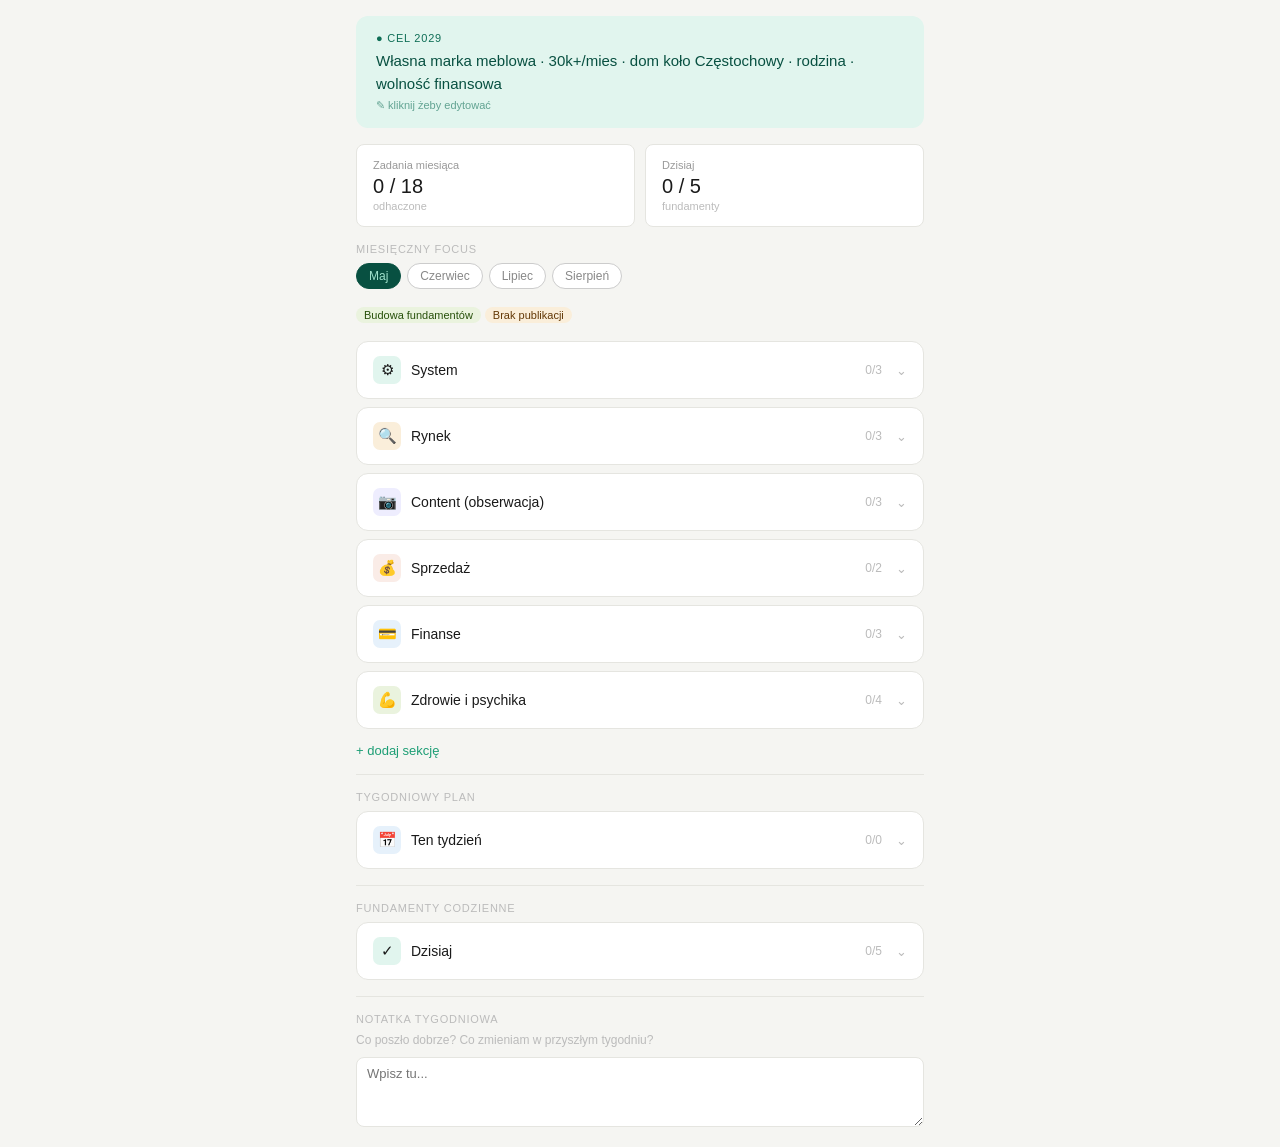
==== index.html.html @ 4b3a1a88 "Add files via upload" ====
<!DOCTYPE html>
<html lang="pl">
<head>
<meta charset="UTF-8">
<meta name="viewport" content="width=device-width, initial-scale=1.0">
<title>Mój Dashboard</title>
<style>
*{box-sizing:border-box;margin:0;padding:0}
body{font-family:-apple-system,BlinkMacSystemFont,'Segoe UI',sans-serif;background:#f5f5f2;color:#1a1a1a;min-height:100vh}
.app{max-width:600px;margin:0 auto;padding:1rem}
.cel-box{background:#E1F5EE;border-radius:12px;padding:1rem 1.25rem;margin-bottom:1rem;position:relative}
.cel-label{font-size:11px;font-weight:500;color:#0F6E56;letter-spacing:.07em;text-transform:uppercase;margin-bottom:6px}
.cel-text{font-size:15px;font-weight:500;color:#085041;line-height:1.5;min-height:24px;outline:none;width:100%}
.cel-text[contenteditable=true]:focus{background:rgba(255,255,255,.3);border-radius:6px;padding:2px 6px}
.edit-hint{font-size:11px;color:#0F6E56;opacity:.6;margin-top:4px}
.stats{display:grid;grid-template-columns:repeat(2,minmax(0,1fr));gap:10px;margin-bottom:1rem}
.stat{background:#fff;border-radius:8px;padding:.875rem 1rem;border:.5px solid #e5e5e0}
.stat-label{font-size:11px;color:#999;margin-bottom:4px}
.stat-val{font-size:20px;font-weight:500;color:#1a1a1a}
.stat-sub{font-size:11px;color:#bbb;margin-top:2px}
.sec-label{font-size:11px;font-weight:500;color:#bbb;letter-spacing:.07em;text-transform:uppercase;margin:0 0 8px}
.tabs{display:flex;gap:6px;margin-bottom:1rem;flex-wrap:wrap}
.tab{font-size:12px;padding:5px 12px;border-radius:20px;border:.5px solid #ccc;background:#fff;color:#888;cursor:pointer;transition:all .15s}
.tab.active{background:#085041;color:#9FE1CB;border-color:#085041}
.tab-content{display:none}
.tab-content.active{display:block}
.acc{border:.5px solid #e5e5e0;border-radius:12px;overflow:hidden;margin-bottom:8px;background:#fff}
.acc-h{display:flex;align-items:center;gap:10px;padding:.875rem 1rem;cursor:pointer;user-select:none;-webkit-tap-highlight-color:transparent;transition:background .1s}
.acc-h:active{background:#f5f5f2}
.acc-ico{width:28px;height:28px;border-radius:7px;display:flex;align-items:center;justify-content:center;flex-shrink:0;font-size:15px}
.acc-title{font-size:14px;font-weight:500;color:#1a1a1a;flex:1}
.acc-meta{font-size:12px;color:#bbb;margin-right:4px}
.acc-chev{font-size:13px;color:#bbb;transition:transform .2s;flex-shrink:0}
.acc-chev.open{transform:rotate(180deg)}
.acc-body{padding:0 1rem 1rem;border-top:.5px solid #f0f0ee;display:none}
.tasks-list{margin-top:.75rem}
.task-row{display:flex;align-items:flex-start;gap:8px;padding:4px 0;border-radius:6px}
.task-row:hover .task-del{opacity:1}
.task-cb{width:16px;height:16px;margin-top:3px;flex-shrink:0;cursor:pointer;accent-color:#1D9E75}
.task-label{font-size:13px;color:#1a1a1a;flex:1;line-height:1.45;cursor:pointer;outline:none;min-height:18px}
.task-label.done-text{color:#ccc;text-decoration:line-through}
.task-label[contenteditable=true]:focus{background:#f5f5f2;border-radius:4px;padding:1px 4px}
.task-del{opacity:0;cursor:pointer;font-size:16px;color:#ddd;flex-shrink:0;padding:0 2px;transition:opacity .15s;line-height:1.4;background:none;border:none}
.task-del:hover{color:#e24b4a}
.add-btn{display:flex;align-items:center;gap:6px;font-size:13px;color:#1D9E75;cursor:pointer;padding:6px 0 0;background:none;border:none;font-family:inherit}
.add-btn:hover{color:#0F6E56}
.prog-bar{height:3px;background:#f0f0ee;border-radius:2px;margin:10px 0 0;overflow:hidden}
.prog-fill{height:100%;background:#1D9E75;border-radius:2px;transition:width .3s}
.divider{border:none;border-top:.5px solid #e5e5e0;margin:1rem 0}
.week-grid{display:grid;grid-template-columns:repeat(2,minmax(0,1fr));gap:8px;margin-top:.75rem}
.week-day{background:#f8f8f6;border-radius:8px;padding:.75rem}
.week-day-label{font-size:11px;font-weight:500;color:#888;text-transform:uppercase;letter-spacing:.05em;margin-bottom:6px}
.day-task{display:flex;align-items:flex-start;gap:6px;padding:3px 0}
.day-task input[type=checkbox]{width:14px;height:14px;margin-top:2px;flex-shrink:0;accent-color:#1D9E75}
.day-task-label{font-size:12px;color:#1a1a1a;flex:1;outline:none;cursor:pointer}
.day-task-label.done-text{color:#ccc;text-decoration:line-through}
.day-add{font-size:11px;color:#1D9E75;cursor:pointer;padding:4px 0 0;background:none;border:none;font-family:inherit}
.locked-box{background:#f8f8f6;border-radius:8px;padding:1rem;font-size:13px;color:#bbb;text-align:center}
.note-area{width:100%;border:.5px solid #e5e5e0;border-radius:8px;padding:8px 10px;font-size:13px;color:#1a1a1a;background:#fff;resize:vertical;min-height:70px;font-family:inherit;margin-top:6px}
.note-area:focus{outline:none;border-color:#1D9E75}
.tag{display:inline-block;font-size:11px;padding:2px 8px;border-radius:20px;font-weight:500;margin-right:4px;margin-bottom:4px}
.tg{background:#EAF3DE;color:#27500A}
.ta{background:#FAEEDA;color:#633806}
.tp{background:#EEEDFE;color:#3C3489}
.section-row{display:flex;align-items:center;justify-content:space-between;margin-bottom:8px}
</style>
</head>
<body>
<div class="app">

<div class="cel-box">
  <div class="cel-label">&#9679; Cel 2029</div>
  <div class="cel-text" id="cel-text" contenteditable="true" spellcheck="false">Własna marka meblowa · 30k+/mies · dom koło Częstochowy · rodzina · wolność finansowa</div>
  <div class="edit-hint">&#9998; kliknij żeby edytować</div>
</div>

<div class="stats">
  <div class="stat">
    <div class="stat-label">Zadania miesiąca</div>
    <div class="stat-val" id="stat-tasks">0 / 0</div>
    <div class="stat-sub">odhaczone</div>
  </div>
  <div class="stat">
    <div class="stat-label">Dzisiaj</div>
    <div class="stat-val" id="stat-daily">0 / 5</div>
    <div class="stat-sub">fundamenty</div>
  </div>
</div>

<div class="sec-label">Miesięczny focus</div>
<div class="tabs" id="month-tabs"></div>
<div id="month-panels"></div>

<div class="divider"></div>

<div class="sec-label">Tygodniowy plan</div>
<div class="acc" id="acc-week">
  <div class="acc-h" onclick="togAcc('week')">
    <div class="acc-ico" style="background:#E6F1FB">&#128197;</div>
    <div class="acc-title">Ten tydzień</div>
    <div class="acc-meta" id="week-meta"></div>
    <span class="acc-chev" id="chev-week">&#8964;</span>
  </div>
  <div class="acc-body" id="body-week">
    <div class="week-grid" id="week-grid"></div>
  </div>
</div>

<div class="divider"></div>

<div class="sec-label">Fundamenty codzienne</div>
<div class="acc">
  <div class="acc-h" onclick="togAcc('daily')">
    <div class="acc-ico" style="background:#E1F5EE">&#10003;</div>
    <div class="acc-title">Dzisiaj</div>
    <div class="acc-meta" id="daily-meta">0/5</div>
    <span class="acc-chev" id="chev-daily">&#8964;</span>
  </div>
  <div class="acc-body" id="body-daily">
    <div class="tasks-list" id="daily-list"></div>
    <div class="prog-bar"><div class="prog-fill" id="prog-daily" style="width:0%"></div></div>
  </div>
</div>

<div class="divider"></div>

<div class="sec-label">Notatka tygodniowa</div>
<div style="font-size:12px;color:#bbb;margin-bottom:4px">Co poszło dobrze? Co zmieniam w przyszłym tygodniu?</div>
<textarea class="note-area" id="weekly-note" placeholder="Wpisz tu..."></textarea>

</div>

<script>
const MONTHS = [
  {
    id:'maj', label:'Maj', tags:['Budowa fundamentów','Brak publikacji'], tagc:['tg','ta'], locked:false,
    sections:[
      {id:'system', label:'System', ico:'&#9881;', bg:'#E1F5EE', tasks:[
        'Założyć konto Notion i dashboard',
        'Stworzyć folder "Firma 2026" w Google Drive',
        'Skonfigurować kolekcje w IG i TikTok'
      ]},
      {id:'rynek', label:'Rynek', ico:'&#128269;', bg:'#FAEEDA', tasks:[
        'Znaleźć i zapisać 20 firm meblowych (IG/TikTok/Allegro)',
        'Spisać ceny 20 produktów konkurencji',
        'Zapisać 30 inspiracji produktowych'
      ]},
      {id:'content', label:'Content (obserwacja)', ico:'&#128247;', bg:'#EEEDFE', tasks:[
        'Zapisać 30 rolek inspiracyjnych do kolekcji',
        'Wypisać 20 pomysłów na własny content',
        'Znaleźć 10 dobrych hooków które działają'
      ]},
      {id:'sprzedaz', label:'Sprzedaż', ico:'&#128176;', bg:'#FAECE7', tasks:[
        'Obejrzeć 10 materiałów o sprzedaży (YouTube/podcast)',
        'Wypisać 15 technik sprzedażowych które zapamiętałem'
      ]},
      {id:'finanse', label:'Finanse', ico:'&#128179;', bg:'#E6F1FB', tasks:[
        'Rozpisać miesięczne koszty (co, ile)',
        'Zejść poniżej 3 600 zł wydatków',
        'Odłożyć choć symboliczną kwotę'
      ]},
      {id:'zdrowie', label:'Zdrowie i psychika', ico:'&#128170;', bg:'#EAF3DE', tasks:[
        '20 treningów w maju',
        'Codziennie 60 min nad przyszłością',
        'Max 1h bezmyślnego scrollowania dziennie',
        'Regularny sen — kłaść się o stałej porze'
      ]}
    ]
  },
  {
    id:'czerwiec', label:'Czerwiec', tags:['Pierwszy produkt','Start contentu'], tagc:['tg','tp'], locked:false,
    sections:[
      {id:'c-biznes', label:'Biznes', ico:'&#128296;', bg:'#E1F5EE', tasks:[
        'Zrobić pierwszy produkt (choćby prosty)',
        'Wrzucić pierwsze zdjęcia/rolki z procesu',
        'Założyć profil na IG pod markę',
        'Zebrać pierwsze portfolio (3+ zdjęcia)'
      ]},
      {id:'c-trener', label:'Trener', ico:'&#127947;', bg:'#FAEEDA', tasks:[
        'Zdobyć pierwszych 3 klientów',
        'Ustalić cennik i pakiety',
        'Zacząć budować sieć na siłowni'
      ]},
      {id:'c-content', label:'Content', ico:'&#127909;', bg:'#EEEDFE', tasks:[
        'Wrzucić minimum 12 postów/rolek',
        'Przetestować 3 różne style contentu',
        'Zapisać co działa, co nie działa'
      ]}
    ]
  },
  {
    id:'lipiec', label:'Lipiec', tags:['Trener na etat','Meble równolegle'], tagc:['tg','ta'], locked:false,
    sections:[
      {id:'l-trener', label:'Trener', ico:'&#127947;', bg:'#FAEEDA', tasks:[
        'Przejść na trenerstwo jako główne źródło dochodu',
        'Cel: min 2 000 zł z treningów',
        'Utrzymać regularność klientów'
      ]},
      {id:'l-biznes', label:'Biznes', ico:'&#128296;', bg:'#E1F5EE', tasks:[
        '2–3 gotowe produkty w portfolio',
        'Pierwsze zapytania od klientów',
        'Sprawdzić wymagania PUP do dotacji'
      ]}
    ]
  },
  {
    id:'sierpien', label:'Sierpień', tags:['Dotacje','Pierwsze zlecenie'], tagc:['tp','tg'], locked:false,
    sections:[
      {id:'s-dotacje', label:'Dotacje', ico:'&#128196;', bg:'#E6F1FB', tasks:[
        'Umówić się do PUP Częstochowa',
        'Przygotować opis biznesu',
        'Sprawdzić ARR Częstochowa',
        'Zebrać dokumenty do wniosku'
      ]},
      {id:'s-biznes', label:'Biznes', ico:'&#128296;', bg:'#E1F5EE', tasks:[
        'Pierwsze płatne zlecenie meblowe',
        'Marka widoczna lokalnie',
        'Plan na jesień gotowy'
      ]}
    ]
  }
];

const DAYS = ['Pon','Wt','Śr','Czw','Pt','Sob','Nd'];
const DAILY_DEFAULT = ['Trening','60 min nad przyszłością','Coś do systemu (pomysł / link)','Kontrola wydatków','Brak dopaminowego syfu'];

let S = {};

function load(){
  try{ S = JSON.parse(localStorage.getItem('dash_v2')||'{}'); }catch(e){ S={}; }
  if(!S.cel) S.cel = 'Własna marka meblowa · 30k+/mies · dom koło Częstochowy · rodzina · wolność finansowa';
  if(!S.tasks) S.tasks = {};
  if(!S.checks) S.checks = {};
  if(!S.dailyTasks) S.dailyTasks = [...DAILY_DEFAULT];
  if(!S.dailyChecks) S.dailyChecks = {};
  if(!S.note) S.note = '';
  if(!S.weekTasks) S.weekTasks = {};
  if(!S.weekChecks) S.weekChecks = {};
  if(!S.activeMonth) S.activeMonth = 'maj';
  MONTHS.forEach(m=>{
    m.sections.forEach(sec=>{
      if(!S.tasks[sec.id]) S.tasks[sec.id] = [...sec.tasks];
      if(!S.checks[sec.id]) S.checks[sec.id] = {};
    });
  });
}

function save(){ localStorage.setItem('dash_v2', JSON.stringify(S)); }

function render(){
  document.getElementById('cel-text').textContent = S.cel;
  renderMonthTabs();
  renderWeek();
  renderDaily();
  document.getElementById('weekly-note').value = S.note||'';
  updateStats();
}

function renderMonthTabs(){
  const tabsEl = document.getElementById('month-tabs');
  const panelsEl = document.getElementById('month-panels');
  tabsEl.innerHTML = '';
  panelsEl.innerHTML = '';
  MONTHS.forEach(m=>{
    const t = document.createElement('div');
    t.className = 'tab' + (S.activeMonth===m.id?' active':'');
    t.textContent = m.label;
    t.onclick = ()=>{ S.activeMonth=m.id; save(); renderMonthTabs(); updateStats(); };
    tabsEl.appendChild(t);

    const p = document.createElement('div');
    p.className = 'tab-content' + (S.activeMonth===m.id?' active':'');
    p.id = 'panel-'+m.id;

    const tagsHtml = m.tags.map((t,i)=>`<span class="tag ${m.tagc[i]}">${t}</span>`).join('');
    p.innerHTML = `<div style="margin-bottom:.875rem">${tagsHtml}</div>`;

    m.sections.forEach(sec=>{
      p.appendChild(renderSection(sec));
    });

    const addSecBtn = document.createElement('button');
    addSecBtn.className = 'add-btn';
    addSecBtn.innerHTML = '&#43; dodaj sekcję';
    addSecBtn.onclick = ()=>{ addSection(m.id); };
    p.appendChild(addSecBtn);

    panelsEl.appendChild(p);
  });
}

function renderSection(sec){
  const wrapper = document.createElement('div');
  wrapper.className = 'acc';
  wrapper.id = 'acc-sec-'+sec.id;

  const tasks = S.tasks[sec.id]||[];
  const checks = S.checks[sec.id]||{};
  const done = tasks.filter((_,i)=>checks[i]).length;
  const pct = tasks.length ? Math.round(done/tasks.length*100) : 0;

  wrapper.innerHTML = `
    <div class="acc-h" onclick="togSecAcc('${sec.id}')">
      <div class="acc-ico" style="background:${sec.bg}">${sec.ico}</div>
      <div class="acc-title">${sec.label}</div>
      <div class="acc-meta" id="meta-${sec.id}">${done}/${tasks.length}</div>
      <span class="acc-chev" id="chev-${sec.id}">&#8964;</span>
    </div>
    <div class="acc-body" id="body-${sec.id}">
      <div class="tasks-list" id="tlist-${sec.id}"></div>
      <div class="prog-bar"><div class="prog-fill" id="prog-${sec.id}" style="width:${pct}%"></div></div>
      <button class="add-btn" onclick="addTask('${sec.id}')">&#43; dodaj zadanie</button>
    </div>`;

  setTimeout(()=>renderTaskList(sec.id),0);
  return wrapper;
}

function renderTaskList(secId){
  const list = document.getElementById('tlist-'+secId);
  if(!list) return;
  const tasks = S.tasks[secId]||[];
  const checks = S.checks[secId]||{};
  list.innerHTML='';
  tasks.forEach((t,i)=>{
    const row = document.createElement('div');
    row.className = 'task-row';
    const cb = document.createElement('input');
    cb.type='checkbox'; cb.className='task-cb'; cb.checked=!!checks[i];
    cb.onchange=()=>{ S.checks[secId][i]=cb.checked; save(); refreshSection(secId); updateStats(); };

    const lbl = document.createElement('div');
    lbl.className='task-label'+(cb.checked?' done-text':'');
    lbl.contentEditable='true'; lbl.spellcheck=false;
    lbl.textContent=t;
    lbl.onblur=()=>{ S.tasks[secId][i]=lbl.textContent; save(); };
    lbl.onclick=()=>{ if(!window.getSelection().toString()) cb.click(); };

    const del = document.createElement('button');
    del.className='task-del'; del.innerHTML='&#10005;'; del.title='usuń';
    del.onclick=()=>{ S.tasks[secId].splice(i,1); const c={}; Object.keys(S.checks[secId]).forEach(k=>{ const ki=parseInt(k); if(ki<i) c[k]=S.checks[secId][k]; else if(ki>i) c[ki-1]=S.checks[secId][k]; }); S.checks[secId]=c; save(); renderTaskList(secId); refreshSection(secId); updateStats(); };

    row.appendChild(cb); row.appendChild(lbl); row.appendChild(del);
    list.appendChild(row);
  });
}

function refreshSection(secId){
  const tasks = S.tasks[secId]||[];
  const checks = S.checks[secId]||{};
  const done = tasks.filter((_,i)=>checks[i]).length;
  const pct = tasks.length ? Math.round(done/tasks.length*100) : 0;
  const m = document.getElementById('meta-'+secId);
  const p = document.getElementById('prog-'+secId);
  if(m) m.textContent=done+'/'+tasks.length;
  if(p) p.style.width=pct+'%';
}

function addTask(secId){
  if(!S.tasks[secId]) S.tasks[secId]=[];
  S.tasks[secId].push('Nowe zadanie');
  save(); renderTaskList(secId); refreshSection(secId); updateStats();
  setTimeout(()=>{
    const list=document.getElementById('tlist-'+secId);
    if(list){ const lbls=list.querySelectorAll('.task-label'); if(lbls.length){ const last=lbls[lbls.length-1]; last.focus(); document.execCommand('selectAll',false,null); } }
  },50);
}

function addSection(monthId){
  const m = MONTHS.find(x=>x.id===monthId);
  if(!m) return;
  const id = monthId+'-s'+Date.now();
  const newSec = {id, label:'Nowa sekcja', ico:'&#9679;', bg:'#f5f5f2', tasks:['Pierwsze zadanie']};
  m.sections.push(newSec);
  S.tasks[id]=['Pierwsze zadanie'];
  S.checks[id]={};
  save(); renderMonthTabs(); updateStats();
}

function togAcc(id){
  const body=document.getElementById('body-'+id);
  const chev=document.getElementById('chev-'+id);
  if(!body||!chev) return;
  const open=body.style.display==='block';
  body.style.display=open?'none':'block';
  chev.classList.toggle('open',!open);
}

function togSecAcc(id){
  const body=document.getElementById('body-'+id);
  const chev=document.getElementById('chev-'+id);
  if(!body||!chev) return;
  const open=body.style.display==='block';
  body.style.display=open?'none':'block';
  chev.classList.toggle('open',!open);
}

function renderWeek(){
  const grid=document.getElementById('week-grid');
  grid.innerHTML='';
  DAYS.forEach(d=>{
    const cell=document.createElement('div');
    cell.className='week-day';
    const tasks=S.weekTasks[d]||[];
    const checks=S.weekChecks[d]||{};
    let html=`<div class="week-day-label">${d}</div>`;
    tasks.forEach((t,i)=>{
      html+=`<div class="day-task">
        <input type="checkbox" ${checks[i]?'checked':''} onchange="toggleWeekTask('${d}',${i},this.checked)">
        <div class="day-task-label${checks[i]?' done-text':''}" contenteditable="true" spellcheck="false" onblur="editWeekTask('${d}',${i},this)">${t}</div>
      </div>`;
    });
    html+=`<button class="day-add" onclick="addWeekTask('${d}')">+ dodaj</button>`;
    cell.innerHTML=html;
    grid.appendChild(cell);
  });
  updateWeekMeta();
}

function toggleWeekTask(d,i,val){
  if(!S.weekChecks[d]) S.weekChecks[d]={};
  S.weekChecks[d][i]=val;
  save(); renderWeek(); updateStats();
}

function editWeekTask(d,i,el){
  if(!S.weekTasks[d]) S.weekTasks[d]=[];
  S.weekTasks[d][i]=el.textContent;
  save();
}

function addWeekTask(d){
  if(!S.weekTasks[d]) S.weekTasks[d]=[];
  S.weekTasks[d].push('Zadanie');
  if(!S.weekChecks[d]) S.weekChecks[d]={};
  save(); renderWeek();
}

function updateWeekMeta(){
  let done=0,total=0;
  DAYS.forEach(d=>{
    const t=S.weekTasks[d]||[];
    const c=S.weekChecks[d]||{};
    total+=t.length;
    done+=t.filter((_,i)=>c[i]).length;
  });
  const m=document.getElementById('week-meta');
  if(m) m.textContent=done+'/'+total;
}

function renderDaily(){
  const list=document.getElementById('daily-list');
  if(!list) return;
  list.innerHTML='';
  S.dailyTasks.forEach((t,i)=>{
    const row=document.createElement('div');
    row.className='task-row';
    const cb=document.createElement('input');
    cb.type='checkbox'; cb.className='task-cb'; cb.checked=!!S.dailyChecks[i];
    cb.onchange=()=>{ S.dailyChecks[i]=cb.checked; save(); refreshDaily(); updateStats(); };

    const lbl=document.createElement('div');
    lbl.className='task-label'+(cb.checked?' done-text':'');
    lbl.contentEditable='true'; lbl.spellcheck=false;
    lbl.textContent=t;
    lbl.onblur=()=>{ S.dailyTasks[i]=lbl.textContent; save(); };
    lbl.onclick=()=>{ if(!window.getSelection().toString()) cb.click(); };

    const del=document.createElement('button');
    del.className='task-del'; del.innerHTML='&#10005;';
    del.onclick=()=>{ S.dailyTasks.splice(i,1); const c={}; Object.keys(S.dailyChecks).forEach(k=>{ const ki=parseInt(k); if(ki<i) c[k]=S.dailyChecks[k]; else if(ki>i) c[ki-1]=S.dailyChecks[k]; }); S.dailyChecks=c; save(); renderDaily(); updateStats(); };

    row.appendChild(cb); row.appendChild(lbl); row.appendChild(del);
    list.appendChild(row);
  });

  const addBtn=document.createElement('button');
  addBtn.className='add-btn'; addBtn.innerHTML='&#43; dodaj fundament';
  addBtn.onclick=()=>{ S.dailyTasks.push('Nowy fundament'); save(); renderDaily(); };
  list.appendChild(addBtn);
  refreshDaily();
}

function refreshDaily(){
  const done=S.dailyTasks.filter((_,i)=>S.dailyChecks[i]).length;
  const total=S.dailyTasks.length;
  const pct=total?Math.round(done/total*100):0;
  const m=document.getElementById('daily-meta');
  const p=document.getElementById('prog-daily');
  if(m) m.textContent=done+'/'+total;
  if(p) p.style.width=pct+'%';
}

function updateStats(){
  const m=MONTHS.find(x=>x.id===S.activeMonth);
  let done=0,total=0;
  if(m){ m.sections.forEach(sec=>{ const t=S.tasks[sec.id]||[]; const c=S.checks[sec.id]||{}; total+=t.length; done+=t.filter((_,i)=>c[i]).length; }); }
  document.getElementById('stat-tasks').textContent=done+' / '+total;
  const dd=S.dailyTasks.filter((_,i)=>S.dailyChecks[i]).length;
  document.getElementById('stat-daily').textContent=dd+' / '+S.dailyTasks.length;
  updateWeekMeta();
}

document.getElementById('cel-text').addEventListener('blur',function(){ S.cel=this.textContent; save(); });
document.getElementById('weekly-note').addEventListener('input',function(){ S.note=this.value; save(); });

load();
render();
</script>
</body>
</html>
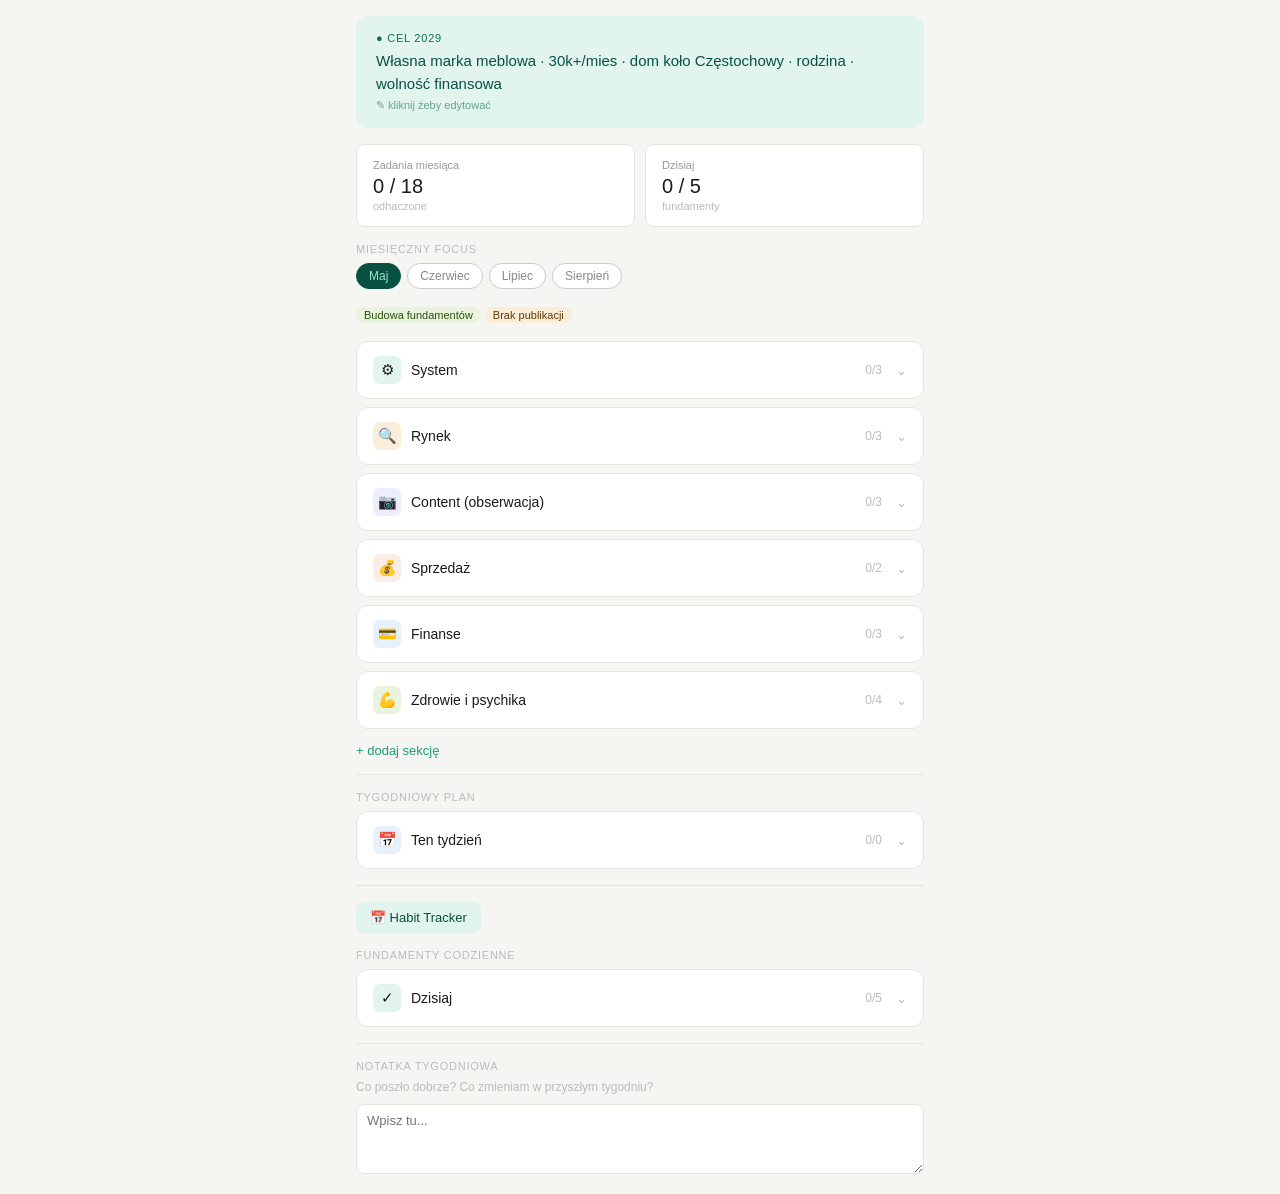
==== commit 3142cb69: "Update index.html.html" ====
--- a/index.html.html
+++ b/index.html.html
@@ -107,7 +107,11 @@
 </div>
 
 <div class="divider"></div>
-
+<div style="margin-bottom:1rem">
+  <a href="habits.html" style="display:inline-flex;align-items:center;gap:6px;font-size:13px;background:#E1F5EE;color:#085041;padding:8px 14px;border-radius:8px;text-decoration:none;font-weight:500">
+    &#128197; Habit Tracker
+  </a>
+</div>
 <div class="sec-label">Fundamenty codzienne</div>
 <div class="acc">
   <div class="acc-h" onclick="togAcc('daily')">
